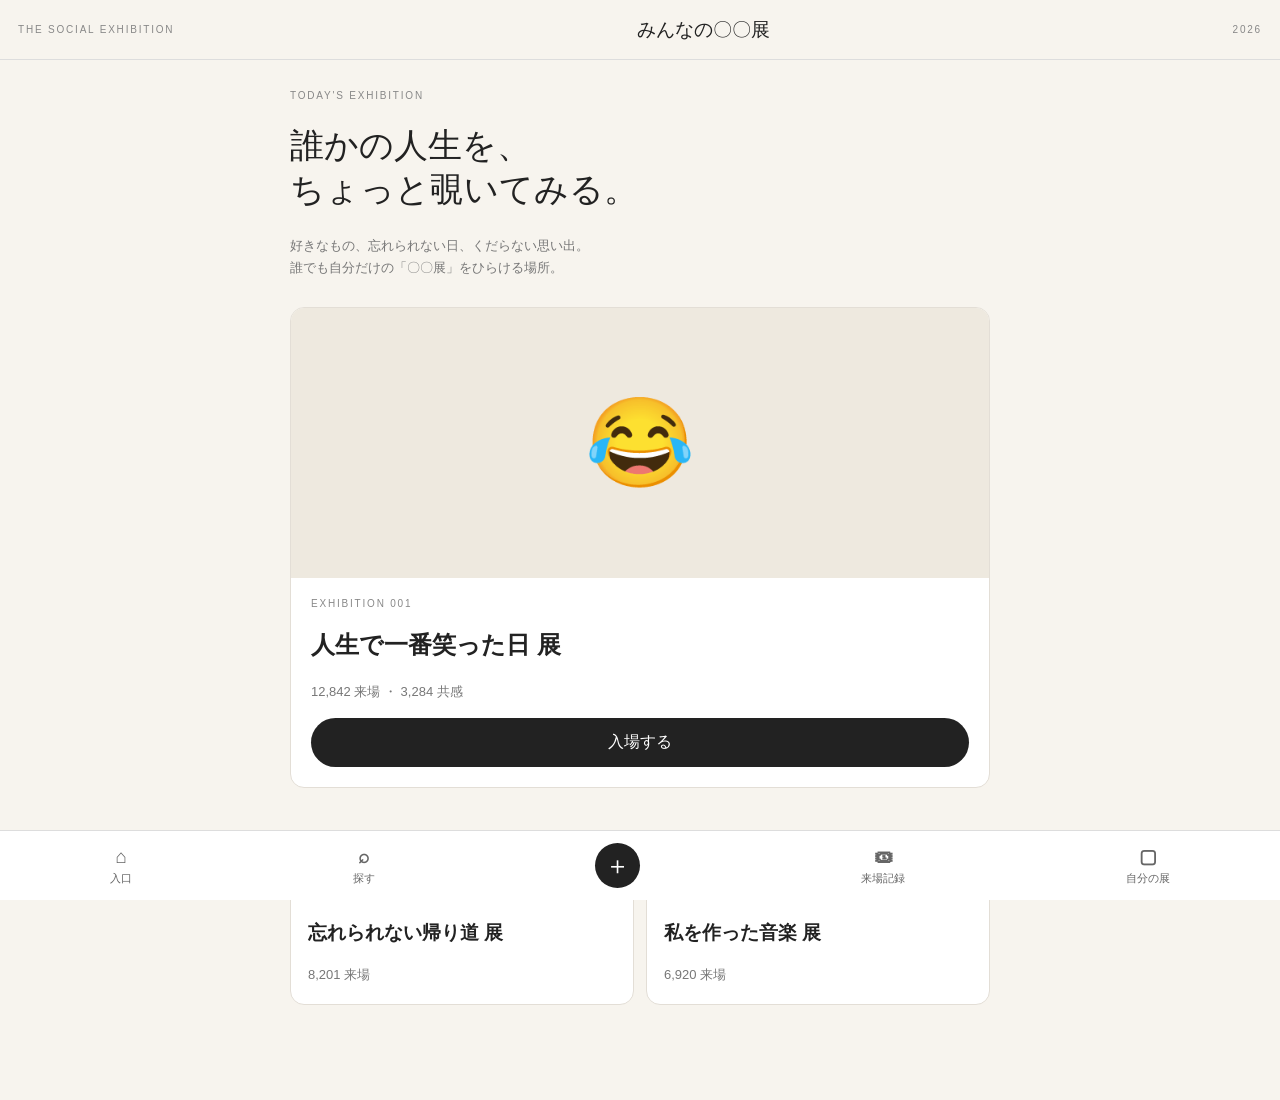
==== index.html @ 878fbe98 "Add files via upload" ====
<!doctype html><html lang="ja"><head><meta charset="utf-8"><meta name="viewport" content="width=device-width,initial-scale=1"><title>みんなの〇〇展</title><style>
*{box-sizing:border-box}body{margin:0;background:#f7f4ee;color:#222;font-family:-apple-system,BlinkMacSystemFont,"Hiragino Kaku Gothic ProN","Yu Gothic",sans-serif}
a{text-decoration:none;color:inherit}button,input,textarea{font:inherit}.top{height:60px;display:flex;align-items:center;justify-content:space-between;padding:0 18px;border-bottom:1px solid #ddd;background:#f7f4ee}
.brand{font:19px Georgia,serif}.tiny{font-size:10px;letter-spacing:1.8px;color:#888}.wrap{max-width:740px;margin:auto;padding:30px 20px 95px}
h1{font:34px/1.3 Georgia,serif}.muted{font-size:13px;line-height:1.7;color:#777}.feature,.panel,.card{background:#fff;border:1px solid #e3ded6;border-radius:14px;overflow:hidden}
.cover{height:270px;background:#eee9df;display:flex;align-items:center;justify-content:center;font-size:88px}.pad{padding:20px}.enter,.primary{display:block;width:100%;text-align:center;border:0;background:#222;color:#fff;padding:14px;border-radius:25px;margin-top:15px}
.grid{display:grid;grid-template-columns:1fr 1fr;gap:12px}.card{padding:17px}.section{font:24px Georgia,serif;margin:38px 0 14px}
.bottom{position:fixed;bottom:0;left:0;right:0;height:70px;background:#fff;border-top:1px solid #ddd;display:flex;justify-content:space-around;align-items:center}.bottom a{text-align:center;font-size:11px;color:#666}.bottom b{display:block;font-size:19px;margin-bottom:3px}.plus{background:#222!important;color:#fff!important;width:45px;height:45px;border-radius:50%;font-size:25px!important;display:flex;align-items:center;justify-content:center}
.back{font-size:29px}.art{min-height:350px;background:#fff;border:1px solid #ddd;display:flex;flex-direction:column;align-items:center;justify-content:center;text-align:center;padding:30px;position:relative}
.emoji{font-size:90px}.caption{font:21px/1.6 Georgia,serif;margin-top:20px}.num{position:absolute;right:15px;bottom:14px;font-size:11px;color:#999}.controls{display:flex;justify-content:space-between;align-items:center;margin:18px 0}.pill{border:1px solid #ddd;background:#fff;border-radius:22px;padding:10px 16px}
.comments{background:#fff;border:1px solid #ddd;border-radius:12px;padding:18px}.form{display:flex;gap:7px}.form input{flex:1;min-width:0;border:1px solid #ddd;border-radius:20px;padding:10px}.send{border:0;background:#222;color:#fff;border-radius:20px;padding:9px 14px}
.field{width:100%;border:1px solid #ddd;background:#fff;border-radius:10px;padding:13px;margin:7px 0 15px}.label{font-size:12px;color:#666}.upload{display:block;border:1.5px dashed #aaa;background:#fffaf2;text-align:center;padding:26px;border-radius:13px;margin-top:10px}.work{background:#fff;border:1px solid #ddd;border-radius:12px;padding:14px;margin-top:12px}
@media(max-width:520px){.grid{grid-template-columns:1fr}h1{font-size:30px}.cover{height:240px}}
</style></head>
<body><header class="top"><span class="tiny">THE SOCIAL EXHIBITION</span><span class="brand">みんなの〇〇展</span><span class="tiny">2026</span></header>
<main class="wrap">
<div class="tiny">TODAY'S EXHIBITION</div><h1>誰かの人生を、<br>ちょっと覗いてみる。</h1>
<p class="muted">好きなもの、忘れられない日、くだらない思い出。<br>誰でも自分だけの「〇〇展」をひらける場所。</p>
<section class="feature" style="margin-top:28px"><div class="cover">😂</div><div class="pad"><div class="tiny">EXHIBITION 001</div><h2>人生で一番笑った日 展</h2><p class="muted">12,842 来場 ・ 3,284 共感</p><a class="enter" href="exhibition.html">入場する</a></div></section>
<h2 class="section">いま開館中</h2><div class="grid"><a class="card" href="exhibition.html"><div class="tiny">EXHIBITION</div><h3>忘れられない帰り道 展</h3><span class="muted">8,201 来場</span></a><a class="card" href="exhibition.html"><div class="tiny">EXHIBITION</div><h3>私を作った音楽 展</h3><span class="muted">6,920 来場</span></a></div>
</main><nav class="bottom">
<a href="index.html"><b>⌂</b>入口</a>
<a href="search.html"><b>⌕</b>探す</a>
<a class="plus" href="create.html">＋</a>
<a href="records.html"><b>🎟</b>来場記録</a>
<a href="profile.html"><b>▢</b>自分の展</a>
</nav></body></html>
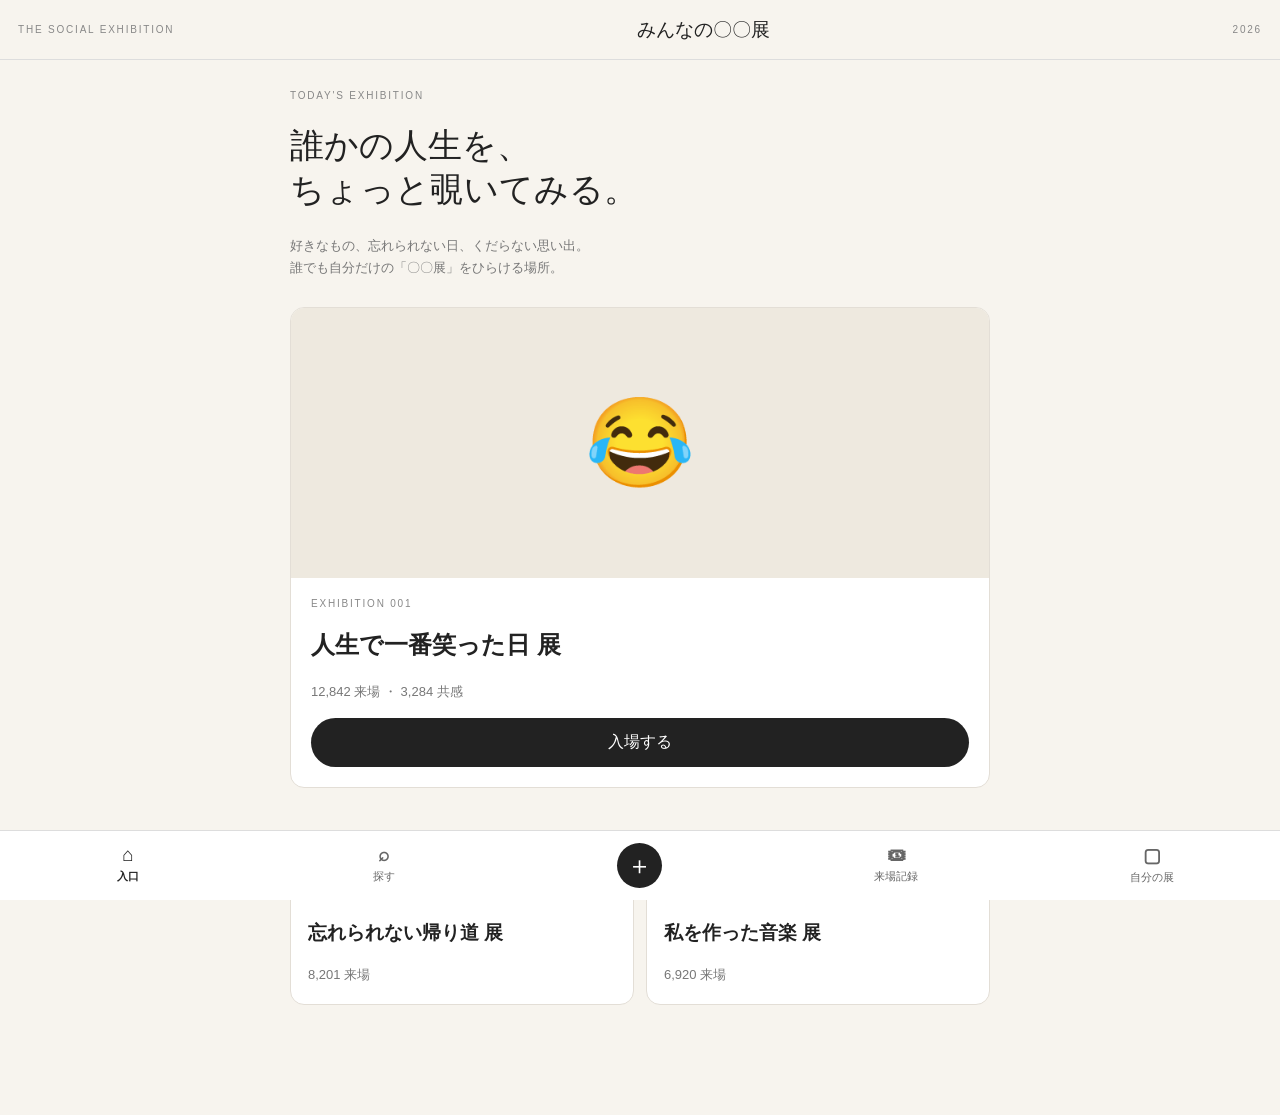
==== commit 16bc00f8: "展覧会作成・保存・プレビュー機能を改善" ====
--- a/index.html
+++ b/index.html
@@ -1,27 +1,14 @@
-<!doctype html><html lang="ja"><head><meta charset="utf-8"><meta name="viewport" content="width=device-width,initial-scale=1"><title>みんなの〇〇展</title><style>
-*{box-sizing:border-box}body{margin:0;background:#f7f4ee;color:#222;font-family:-apple-system,BlinkMacSystemFont,"Hiragino Kaku Gothic ProN","Yu Gothic",sans-serif}
-a{text-decoration:none;color:inherit}button,input,textarea{font:inherit}.top{height:60px;display:flex;align-items:center;justify-content:space-between;padding:0 18px;border-bottom:1px solid #ddd;background:#f7f4ee}
-.brand{font:19px Georgia,serif}.tiny{font-size:10px;letter-spacing:1.8px;color:#888}.wrap{max-width:740px;margin:auto;padding:30px 20px 95px}
-h1{font:34px/1.3 Georgia,serif}.muted{font-size:13px;line-height:1.7;color:#777}.feature,.panel,.card{background:#fff;border:1px solid #e3ded6;border-radius:14px;overflow:hidden}
-.cover{height:270px;background:#eee9df;display:flex;align-items:center;justify-content:center;font-size:88px}.pad{padding:20px}.enter,.primary{display:block;width:100%;text-align:center;border:0;background:#222;color:#fff;padding:14px;border-radius:25px;margin-top:15px}
-.grid{display:grid;grid-template-columns:1fr 1fr;gap:12px}.card{padding:17px}.section{font:24px Georgia,serif;margin:38px 0 14px}
-.bottom{position:fixed;bottom:0;left:0;right:0;height:70px;background:#fff;border-top:1px solid #ddd;display:flex;justify-content:space-around;align-items:center}.bottom a{text-align:center;font-size:11px;color:#666}.bottom b{display:block;font-size:19px;margin-bottom:3px}.plus{background:#222!important;color:#fff!important;width:45px;height:45px;border-radius:50%;font-size:25px!important;display:flex;align-items:center;justify-content:center}
-.back{font-size:29px}.art{min-height:350px;background:#fff;border:1px solid #ddd;display:flex;flex-direction:column;align-items:center;justify-content:center;text-align:center;padding:30px;position:relative}
-.emoji{font-size:90px}.caption{font:21px/1.6 Georgia,serif;margin-top:20px}.num{position:absolute;right:15px;bottom:14px;font-size:11px;color:#999}.controls{display:flex;justify-content:space-between;align-items:center;margin:18px 0}.pill{border:1px solid #ddd;background:#fff;border-radius:22px;padding:10px 16px}
-.comments{background:#fff;border:1px solid #ddd;border-radius:12px;padding:18px}.form{display:flex;gap:7px}.form input{flex:1;min-width:0;border:1px solid #ddd;border-radius:20px;padding:10px}.send{border:0;background:#222;color:#fff;border-radius:20px;padding:9px 14px}
-.field{width:100%;border:1px solid #ddd;background:#fff;border-radius:10px;padding:13px;margin:7px 0 15px}.label{font-size:12px;color:#666}.upload{display:block;border:1.5px dashed #aaa;background:#fffaf2;text-align:center;padding:26px;border-radius:13px;margin-top:10px}.work{background:#fff;border:1px solid #ddd;border-radius:12px;padding:14px;margin-top:12px}
-@media(max-width:520px){.grid{grid-template-columns:1fr}h1{font-size:30px}.cover{height:240px}}
-</style></head>
+<!doctype html><html lang="ja"><head><meta charset="utf-8"><meta name="viewport" content="width=device-width,initial-scale=1"><title>みんなの〇〇展</title><link rel="stylesheet" href="styles.css"></head>
 <body><header class="top"><span class="tiny">THE SOCIAL EXHIBITION</span><span class="brand">みんなの〇〇展</span><span class="tiny">2026</span></header>
 <main class="wrap">
 <div class="tiny">TODAY'S EXHIBITION</div><h1>誰かの人生を、<br>ちょっと覗いてみる。</h1>
 <p class="muted">好きなもの、忘れられない日、くだらない思い出。<br>誰でも自分だけの「〇〇展」をひらける場所。</p>
 <section class="feature" style="margin-top:28px"><div class="cover">😂</div><div class="pad"><div class="tiny">EXHIBITION 001</div><h2>人生で一番笑った日 展</h2><p class="muted">12,842 来場 ・ 3,284 共感</p><a class="enter" href="exhibition.html">入場する</a></div></section>
-<h2 class="section">いま開館中</h2><div class="grid"><a class="card" href="exhibition.html"><div class="tiny">EXHIBITION</div><h3>忘れられない帰り道 展</h3><span class="muted">8,201 来場</span></a><a class="card" href="exhibition.html"><div class="tiny">EXHIBITION</div><h3>私を作った音楽 展</h3><span class="muted">6,920 来場</span></a></div>
-</main><nav class="bottom">
+<h2 class="section">いま開館中</h2><div class="grid"><a class="card" href="exhibition.html?id=sample-road"><div class="tiny">EXHIBITION</div><h3>忘れられない帰り道 展</h3><span class="muted">8,201 来場</span></a><a class="card" href="exhibition.html?id=sample-music"><div class="tiny">EXHIBITION</div><h3>私を作った音楽 展</h3><span class="muted">6,920 来場</span></a></div>
+<div id="message" role="alert" class="message" hidden></div><section id="home-mine" hidden><h2 class="section">あなたの展覧会</h2><div id="home-list" class="grid"></div></section></main><nav class="bottom">
 <a href="index.html"><b>⌂</b>入口</a>
 <a href="search.html"><b>⌕</b>探す</a>
-<a class="plus" href="create.html">＋</a>
+<a class="plus" href="create.html" aria-label="展覧会をつくる">＋</a>
 <a href="records.html"><b>🎟</b>来場記録</a>
 <a href="profile.html"><b>▢</b>自分の展</a>
-</nav></body></html>+</nav><script src="storage.js"></script><script src="app.js"></script></body></html>
--- a/styles.css
+++ b/styles.css
@@ -0,0 +1,49 @@
+
+*{box-sizing:border-box}body{margin:0;background:#f7f4ee;color:#222;font-family:-apple-system,BlinkMacSystemFont,"Hiragino Kaku Gothic ProN","Yu Gothic",sans-serif}
+a{text-decoration:none;color:inherit}button,input,textarea{font:inherit}.top{height:60px;display:flex;align-items:center;justify-content:space-between;padding:0 18px;border-bottom:1px solid #ddd;background:#f7f4ee}
+.brand{font:19px Georgia,serif}.tiny{font-size:10px;letter-spacing:1.8px;color:#888}.wrap{max-width:740px;margin:auto;padding:30px 20px 95px}
+h1{font:34px/1.3 Georgia,serif}.muted{font-size:13px;line-height:1.7;color:#777}.feature,.panel,.card{background:#fff;border:1px solid #e3ded6;border-radius:14px;overflow:hidden}
+.cover{height:270px;background:#eee9df;display:flex;align-items:center;justify-content:center;font-size:88px}.pad{padding:20px}.enter,.primary{display:block;width:100%;text-align:center;border:0;background:#222;color:#fff;padding:14px;border-radius:25px;margin-top:15px}
+.grid{display:grid;grid-template-columns:1fr 1fr;gap:12px}.card{padding:17px}.section{font:24px Georgia,serif;margin:38px 0 14px}
+.bottom{position:fixed;bottom:0;left:0;right:0;height:70px;background:#fff;border-top:1px solid #ddd;display:flex;justify-content:space-around;align-items:center}.bottom a{text-align:center;font-size:11px;color:#666}.bottom b{display:block;font-size:19px;margin-bottom:3px}.plus{background:#222!important;color:#fff!important;width:45px;height:45px;border-radius:50%;font-size:25px!important;display:flex;align-items:center;justify-content:center}
+.back{font-size:29px}.art{min-height:350px;background:#fff;border:1px solid #ddd;display:flex;flex-direction:column;align-items:center;justify-content:center;text-align:center;padding:30px;position:relative}
+.emoji{font-size:90px}.caption{font:21px/1.6 Georgia,serif;margin-top:20px}.num{position:absolute;right:15px;bottom:14px;font-size:11px;color:#999}.controls{display:flex;justify-content:space-between;align-items:center;margin:18px 0}.pill{border:1px solid #ddd;background:#fff;border-radius:22px;padding:10px 16px}
+.comments{background:#fff;border:1px solid #ddd;border-radius:12px;padding:18px}.form{display:flex;gap:7px}.form input{flex:1;min-width:0;border:1px solid #ddd;border-radius:20px;padding:10px}.send{border:0;background:#222;color:#fff;border-radius:20px;padding:9px 14px}
+.field{width:100%;border:1px solid #ddd;background:#fff;border-radius:10px;padding:13px;margin:7px 0 15px}.label{font-size:12px;color:#666}.upload{display:block;border:1.5px dashed #aaa;background:#fffaf2;text-align:center;padding:26px;border-radius:13px;margin-top:10px}.work{background:#fff;border:1px solid #ddd;border-radius:12px;padding:14px;margin-top:12px}
+@media(max-width:520px){.grid{grid-template-columns:1fr}h1{font-size:30px}.cover{height:240px}}
+
+[hidden]{display:none!important}
+body{overflow-wrap:anywhere}
+button,.pill,.enter,.primary{min-height:44px;cursor:pointer}
+button:disabled{opacity:.4;cursor:default}
+input,textarea{font-size:16px;max-width:100%}
+textarea{resize:vertical}
+:focus-visible{outline:2px solid #826d4e;outline-offset:4px}
+.top{gap:8px}.brand{white-space:nowrap}
+.wrap{padding-bottom:calc(110px + env(safe-area-inset-bottom))}
+.bottom{height:calc(70px + env(safe-area-inset-bottom));padding-bottom:env(safe-area-inset-bottom);z-index:10}
+.bottom a{min-width:44px;min-height:44px}.bottom a[aria-current=page]{color:#222;font-weight:bold}
+.notice{border-left:2px solid #a68b63;padding:12px 16px;background:#eee9df;font-size:13px;line-height:1.8;margin:20px 0}
+.message{background:#fff2e8;border:1px solid #b18b67;padding:14px;border-radius:8px;white-space:pre-wrap;margin:18px 0;font-size:14px;line-height:1.7}
+.actions{display:flex;gap:10px;flex-wrap:wrap;margin-top:16px;align-items:center}
+.actions .primary{margin:0;flex:1;min-width:200px}
+.editor-actions{border-top:1px solid #ddd;padding-top:20px}
+.controls .section{margin:16px 0}.controls{gap:8px}
+.work{padding:20px;margin-bottom:20px}.work h3{margin:0 0 20px;color:#78664e}
+.work-order{padding-top:14px;border-top:1px solid #e3ded6}
+.media{display:block;max-width:100%;width:100%;object-fit:contain;max-height:60vh;background:#f7f4ee}
+.work .media{max-height:250px;border-radius:6px}
+.file-picker{position:relative;display:inline-flex;align-items:center;overflow:hidden}
+.file-picker input{position:absolute;inset:0;width:100%;height:100%;opacity:0;cursor:pointer}
+.file-picker:focus-within{outline:2px solid #826d4e;outline-offset:3px}
+.file-picker:has(input:disabled){opacity:.4;cursor:default}
+.description{white-space:pre-wrap;line-height:1.9;margin:16px 0;font-size:15px}
+.art{padding:20px 20px 38px;margin-top:12px}.art-media{width:100%}
+.art .caption{margin:24px 0 0;font-size:23px;font-weight:normal}
+.art .description{width:100%;text-align:left}.art .num{color:#777}
+.comments{margin-top:24px}.comments .description{border-bottom:1px solid #eee;padding-bottom:12px}
+.exhibition-label{margin-top:28px}.exhibition-list{display:grid;gap:16px;margin-top:28px}
+.exhibition-card{display:block}.exhibition-card h3{line-height:1.6}.card-enter{font-size:13px}
+.ticket{border-left:3px dashed #b8a78c}.empty{padding:25px 0}
+.sr-only{position:absolute;width:1px;height:1px;padding:0;margin:-1px;overflow:hidden;clip:rect(0,0,0,0);white-space:nowrap;border:0}
+@media(max-width:520px){.editor-actions{flex-direction:column;align-items:stretch}.actions .primary{flex:auto;width:100%}.work{padding:16px}.art{padding:14px 14px 36px}.top .tiny:last-child{display:none}.wrap{padding-left:16px;padding-right:16px}}
